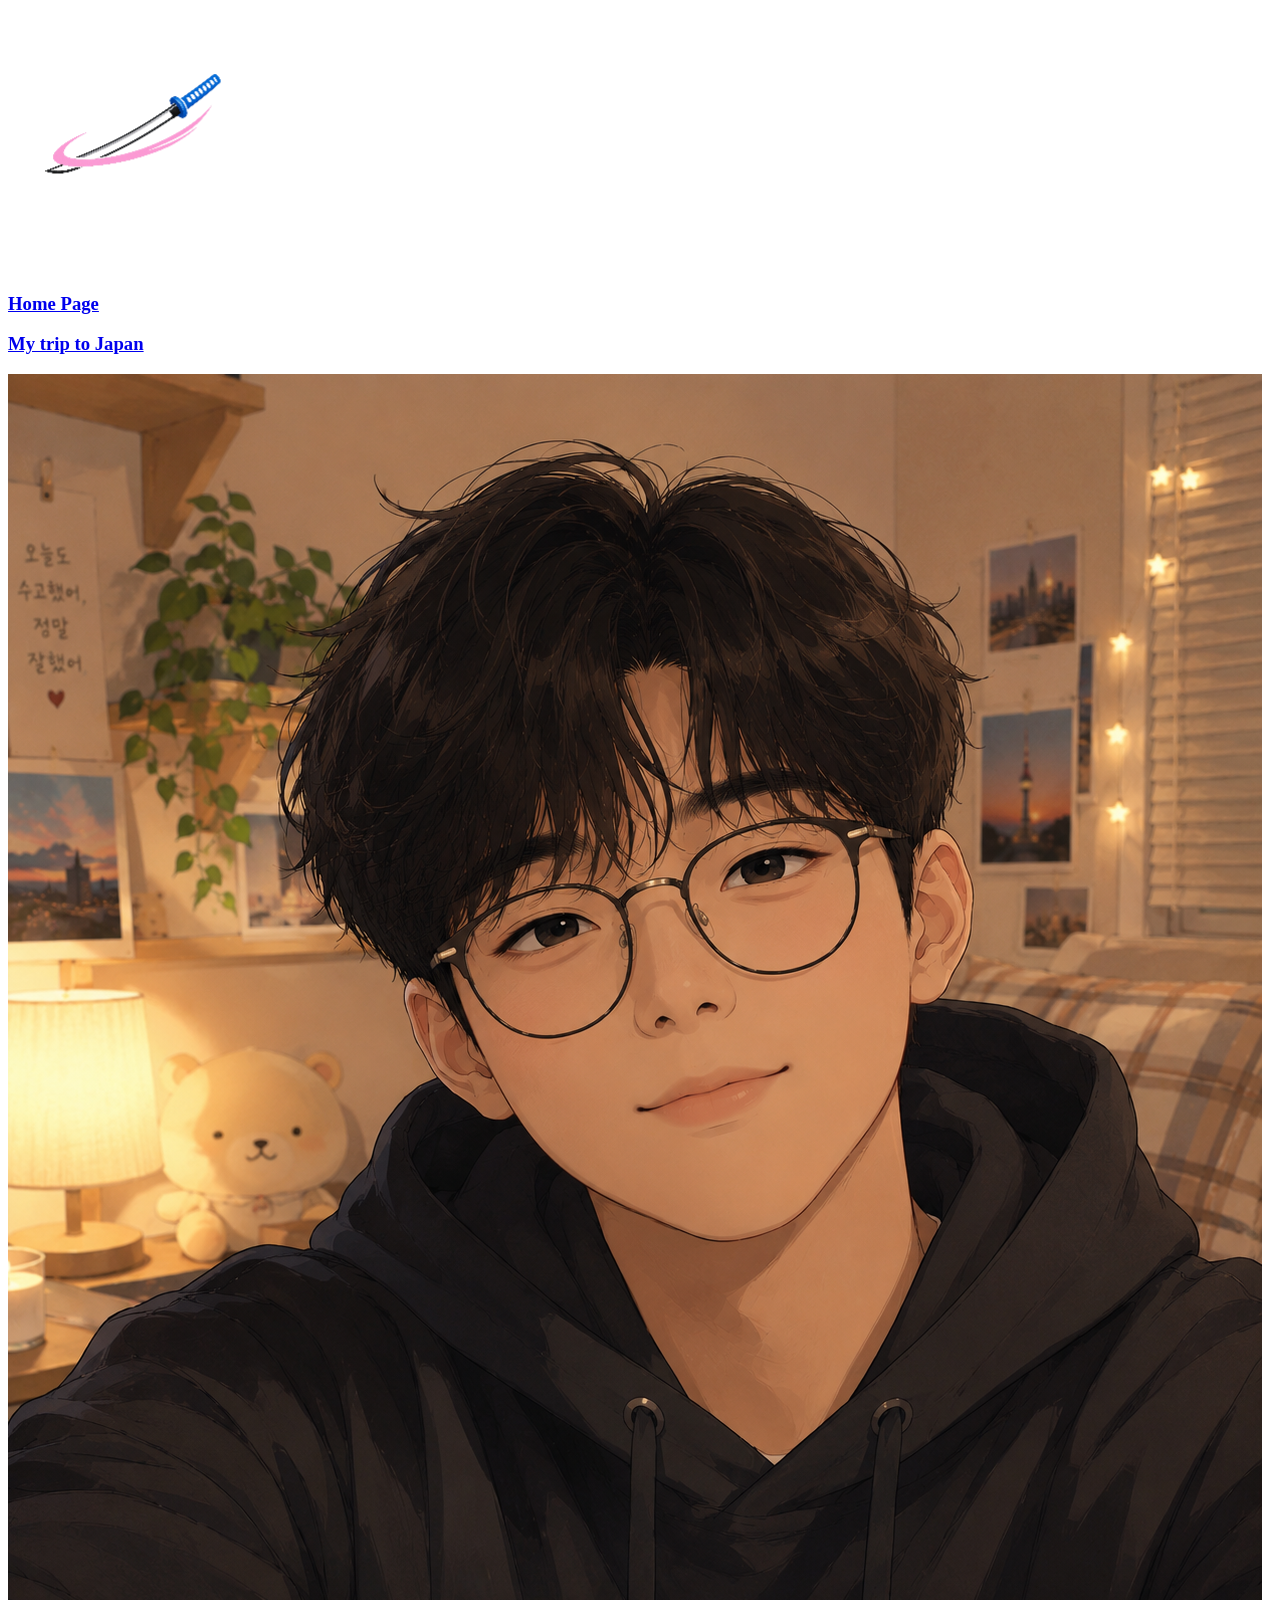
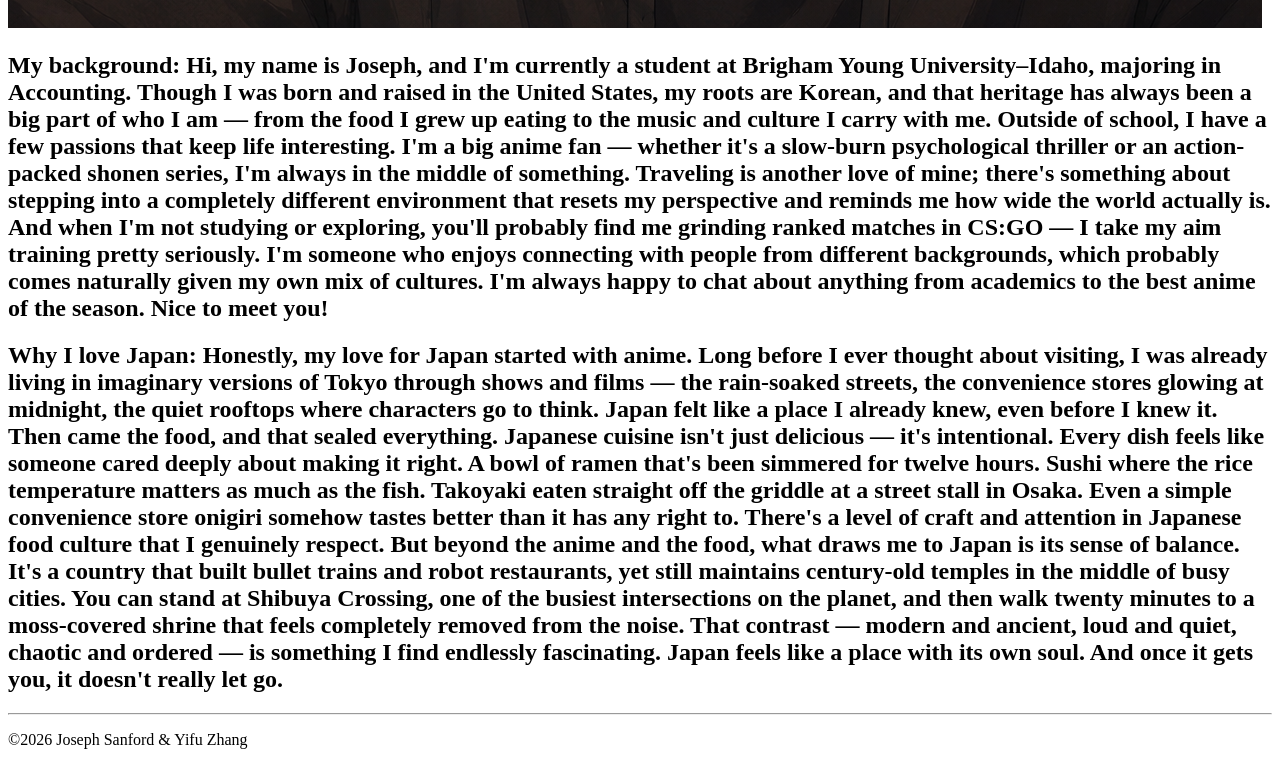
==== about-me.html @ 2ccd9add "Initial commit" ====
<!DOCTYPE html>
<html lang="en">

<head>
    <meta charset="UTF-8">
    <meta name="viewport" content="width=device-width, initial-scale=1.0">
    <title>About me</title>
</head>

<body>
    <header>
        <section>
            <img src="images/logo.png" alt="This website's logo">
        </section>
        <h3><a href="index.html" target="_blank">Home Page</a></h3>
        <h3>
            <a href="trip-to-japan.html" target="_blank">My trip to Japan</a>
        </h3>
    </header>
    <main>
        <div>
            <section id="image-1">
                <!-- Avatar -->
                <img src="images/avatar-about.png" alt="avatar">
            </section>
            <section>
                <!-- BYUI -->

            </section>
            <section>
                <!-- California -->
                 
            </section>
            <section>
                <!-- Sushi -->
                 
            </section>
        </div>
        <h2>
            My background: Hi, my name is Joseph, and I'm currently a student at Brigham Young University–Idaho,
            majoring in Accounting. Though I was born and raised in the United States, my roots are Korean, and
            that heritage has always been a big part of who I am — from the food I grew up eating to the music and
            culture I carry with me.
            Outside of school, I have a few passions that keep life interesting. I'm a big anime fan — whether it's a
            slow-burn psychological thriller or an action-packed shonen series, I'm always in the middle of something.
            Traveling is another love of mine; there's something about stepping into a completely different environment
            that resets my perspective and reminds me how wide the world actually is. And when I'm not studying or
            exploring, you'll probably find me grinding ranked matches in CS:GO — I take my aim training pretty
            seriously.
            I'm someone who enjoys connecting with people from different backgrounds, which probably comes naturally
            given my own mix of cultures. I'm always happy to chat about anything from academics to the best anime of
            the season.
            Nice to meet you!
        </h2>
        <h2>
            Why I love Japan: Honestly, my love for Japan started with anime. Long before I ever thought about visiting,
            I was already living in imaginary versions of Tokyo through shows and films — the rain-soaked streets, the
            convenience stores glowing at midnight, the quiet rooftops where characters go to think. Japan felt like a
            place I already knew, even before I knew it.
            Then came the food, and that sealed everything. Japanese cuisine isn't just delicious — it's intentional.
            Every dish feels like someone cared deeply about making it right. A bowl of ramen that's been simmered for
            twelve hours. Sushi where the rice temperature matters as much as the fish. Takoyaki eaten straight off the
            griddle at a street stall in Osaka. Even a simple convenience store onigiri somehow tastes better than it
            has any right to. There's a level of craft and attention in Japanese food culture that I genuinely respect.
            But beyond the anime and the food, what draws me to Japan is its sense of balance. It's a country that built
            bullet trains and robot restaurants, yet still maintains century-old temples in the middle of busy cities.
            You can stand at Shibuya Crossing, one of the busiest intersections on the planet, and then walk twenty
            minutes to a moss-covered shrine that feels completely removed from the noise. That contrast — modern and
            ancient, loud and quiet, chaotic and ordered — is something I find endlessly fascinating.
            Japan feels like a place with its own soul. And once it gets you, it doesn't really let go.
        </h2>
        <hr>
    </main>
    <footer>
        <p> ©2026 Joseph Sanford & Yifu Zhang</p>
    </footer>
</body>

</html>
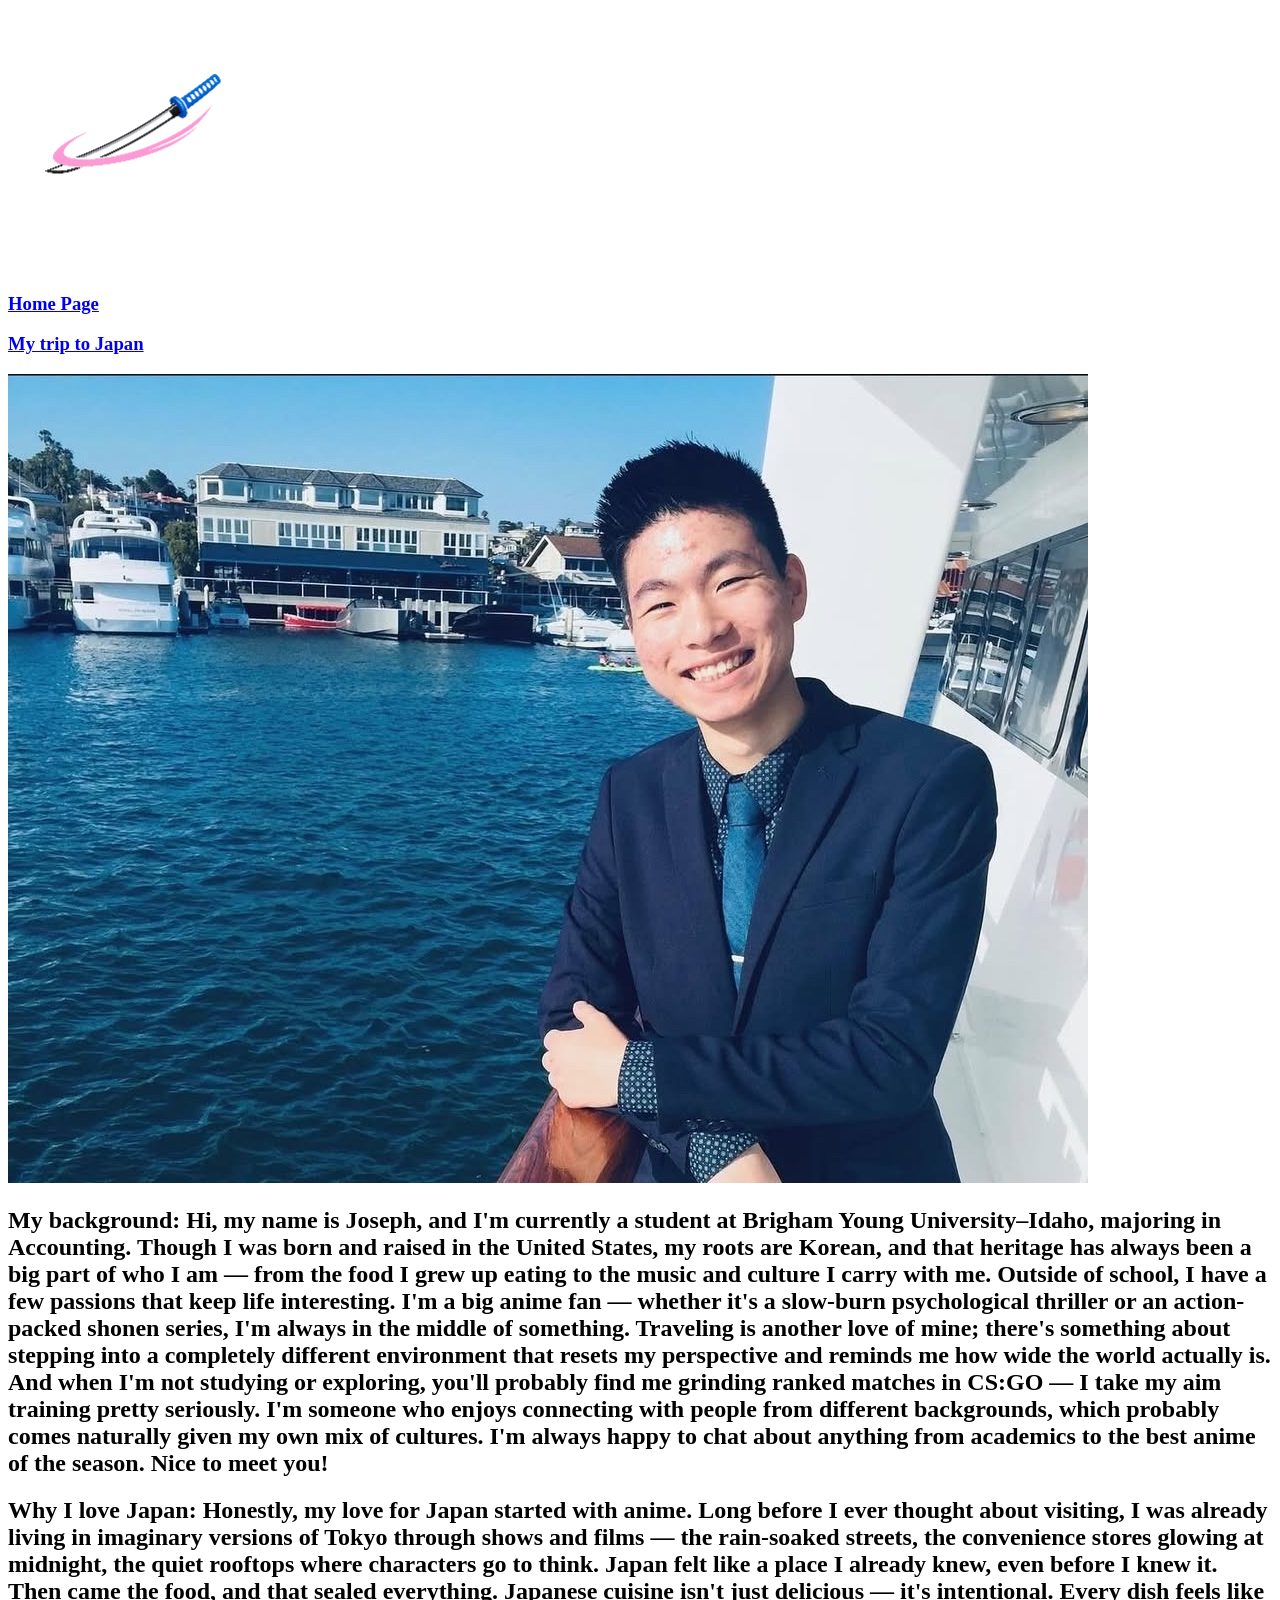
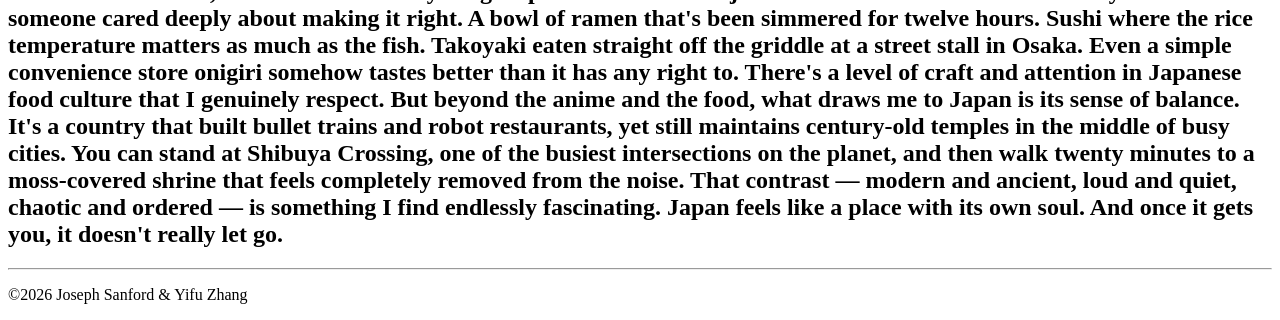
==== commit 500d4189: "weekly update" ====
--- a/about-me.html
+++ b/about-me.html
@@ -21,7 +21,7 @@
         <div>
             <section id="image-1">
                 <!-- Avatar -->
-                <img src="images/avatar-about.png" alt="avatar">
+                <img src="images/personal-picture.JPG" alt="personal-picture">
             </section>
             <section>
                 <!-- BYUI -->
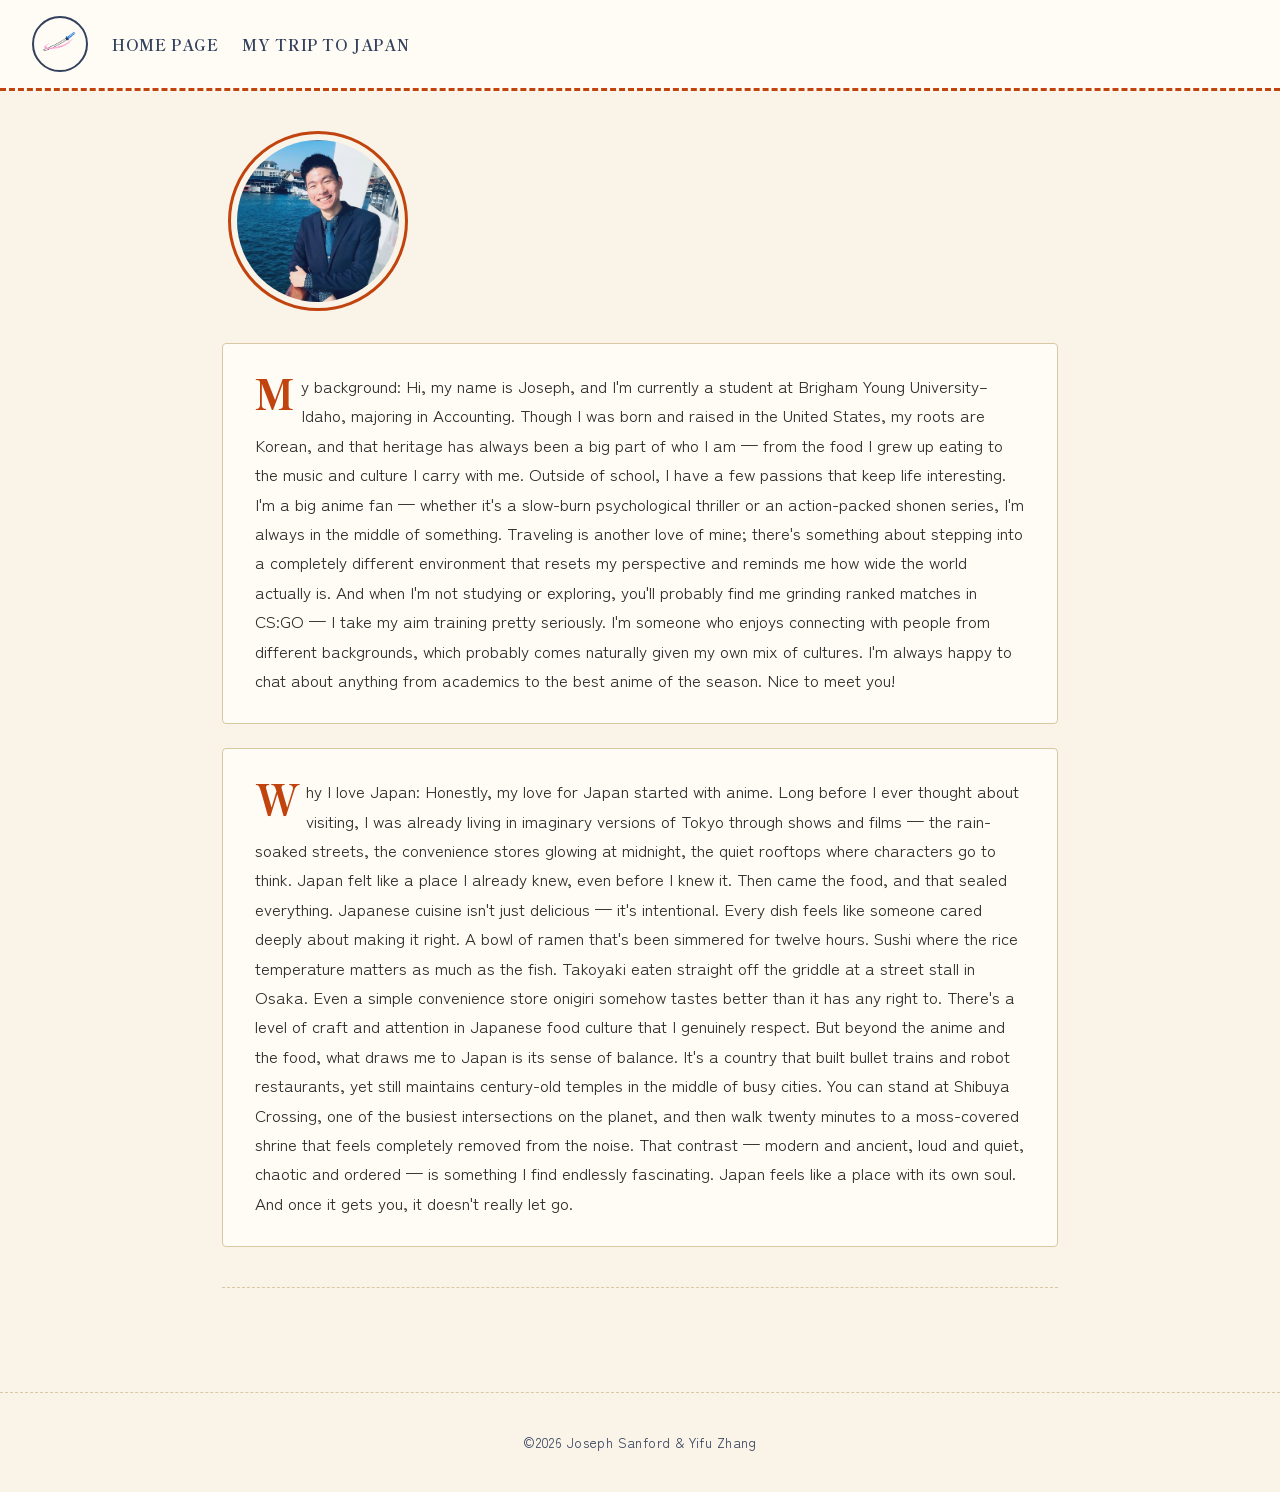
==== commit ad41e756: "Add more CSS to these websites" ====
--- a/about-me.html
+++ b/about-me.html
@@ -5,6 +5,7 @@
     <meta charset="UTF-8">
     <meta name="viewport" content="width=device-width, initial-scale=1.0">
     <title>About me</title>
+    <link rel="stylesheet" href="about-me.css">
 </head>
 
 <body>
@@ -21,7 +22,7 @@
         <div>
             <section id="image-1">
                 <!-- Avatar -->
-                <img src="images/personal-picture.JPG" alt="personal-picture">
+                <img src="images/personal-picture.JPG" class="avatar" alt="personal-picture">
             </section>
             <section>
                 <!-- BYUI -->
--- a/about-me.css
+++ b/about-me.css
@@ -0,0 +1,149 @@
+@import url('https://fonts.googleapis.com/css2?family=Shippori+Mincho:wght@500;700;800&family=Zen+Kaku+Gothic+New:wght@400;500;700&display=swap');
+
+* {
+    box-sizing: border-box;
+}
+
+body {
+    margin: 0;
+    background-color: #FAF3E8;
+    color: #2C2A28;
+    font-family: 'Zen Kaku Gothic New', sans-serif;
+    line-height: 1.75;
+}
+
+h1,
+h2,
+h3 {
+    font-family: 'Shippori Mincho', serif;
+    color: #33415C;
+    margin: 0 0 0.6em 0;
+}
+
+a {
+    color: #C1440E;
+    text-decoration: none;
+}
+
+hr {
+    border: none;
+    border-top: 1px dashed #D8C9A3;
+    margin: 2.5rem 0;
+}
+
+header {
+    display: flex;
+    align-items: center;
+    flex-wrap: wrap;
+    gap: 0.5rem 1.5rem;
+    padding: 1rem 2rem;
+    background-color: #FFFCF6;
+    border-bottom: 3px dashed #C1440E;
+    position: sticky;
+    top: 0;
+    z-index: 10;
+}
+
+header section {
+    padding: 0;
+    display: flex;
+    align-items: center;
+}
+
+header img {
+    max-width: 56px;
+    height: auto;
+    border-radius: 50%;
+    border: 2px solid #33415C;
+    padding: 2px;
+    background: #FFFCF6;
+}
+
+header h3 {
+    margin: 0;
+    font-size: 0.95rem;
+}
+
+header h3 a {
+    color: #33415C;
+    font-weight: 700;
+    letter-spacing: 0.04em;
+    text-transform: uppercase;
+    padding-bottom: 3px;
+    border-bottom: 2px solid transparent;
+    transition: border-color 0.25s ease, color 0.25s ease;
+}
+
+header h3 a:hover {
+    color: #C1440E;
+    border-bottom-color: #C1440E;
+}
+
+main {
+    max-width: 900px;
+    margin: 0 auto;
+    padding: 2.5rem 2rem 4rem;
+}
+
+main>div {
+    display: grid;
+    grid-template-columns: repeat(4, 1fr);
+    gap: 1.5rem;
+    text-align: center;
+    margin-bottom: 2rem;
+    align-items: center;
+}
+
+main>div section {
+    padding: 0;
+}
+
+.avatar {
+    border-radius: 50%;
+    width: 180px;
+    height: 180px;
+    object-fit: cover;
+    object-position: 100% 50%;
+    padding: 6px;
+    border: 3px solid #C1440E;
+    margin: 0 auto;
+    display: block;
+
+}
+
+main>h2 {
+    font-family: 'Zen Kaku Gothic New', sans-serif;
+    font-weight: 400;
+    font-size: 1.05rem;
+    color: #2C2A28;
+    background: #FFFCF6;
+    border: 1px solid #D8C9A3;
+    border-radius: 4px;
+    padding: 1.75rem 2rem;
+    margin: 1.5rem 0;
+}
+
+main>h2::first-letter {
+    font-family: 'Shippori Mincho', serif;
+    font-size: 2.6rem;
+    font-weight: 800;
+    color: #C1440E;
+    float: left;
+    line-height: 1;
+    padding-right: 0.15em;
+}
+
+footer {
+    text-align: center;
+    padding: 1.5rem 1rem 1.5rem;
+    border-top: 1px dashed #D8C9A3;
+}
+
+footer p {
+    display: inline-flex;
+    align-items: center;
+    gap: 0.6rem;
+    font-size: 0.85rem;
+    color: #33415C;
+    letter-spacing: 0.03em;
+}
